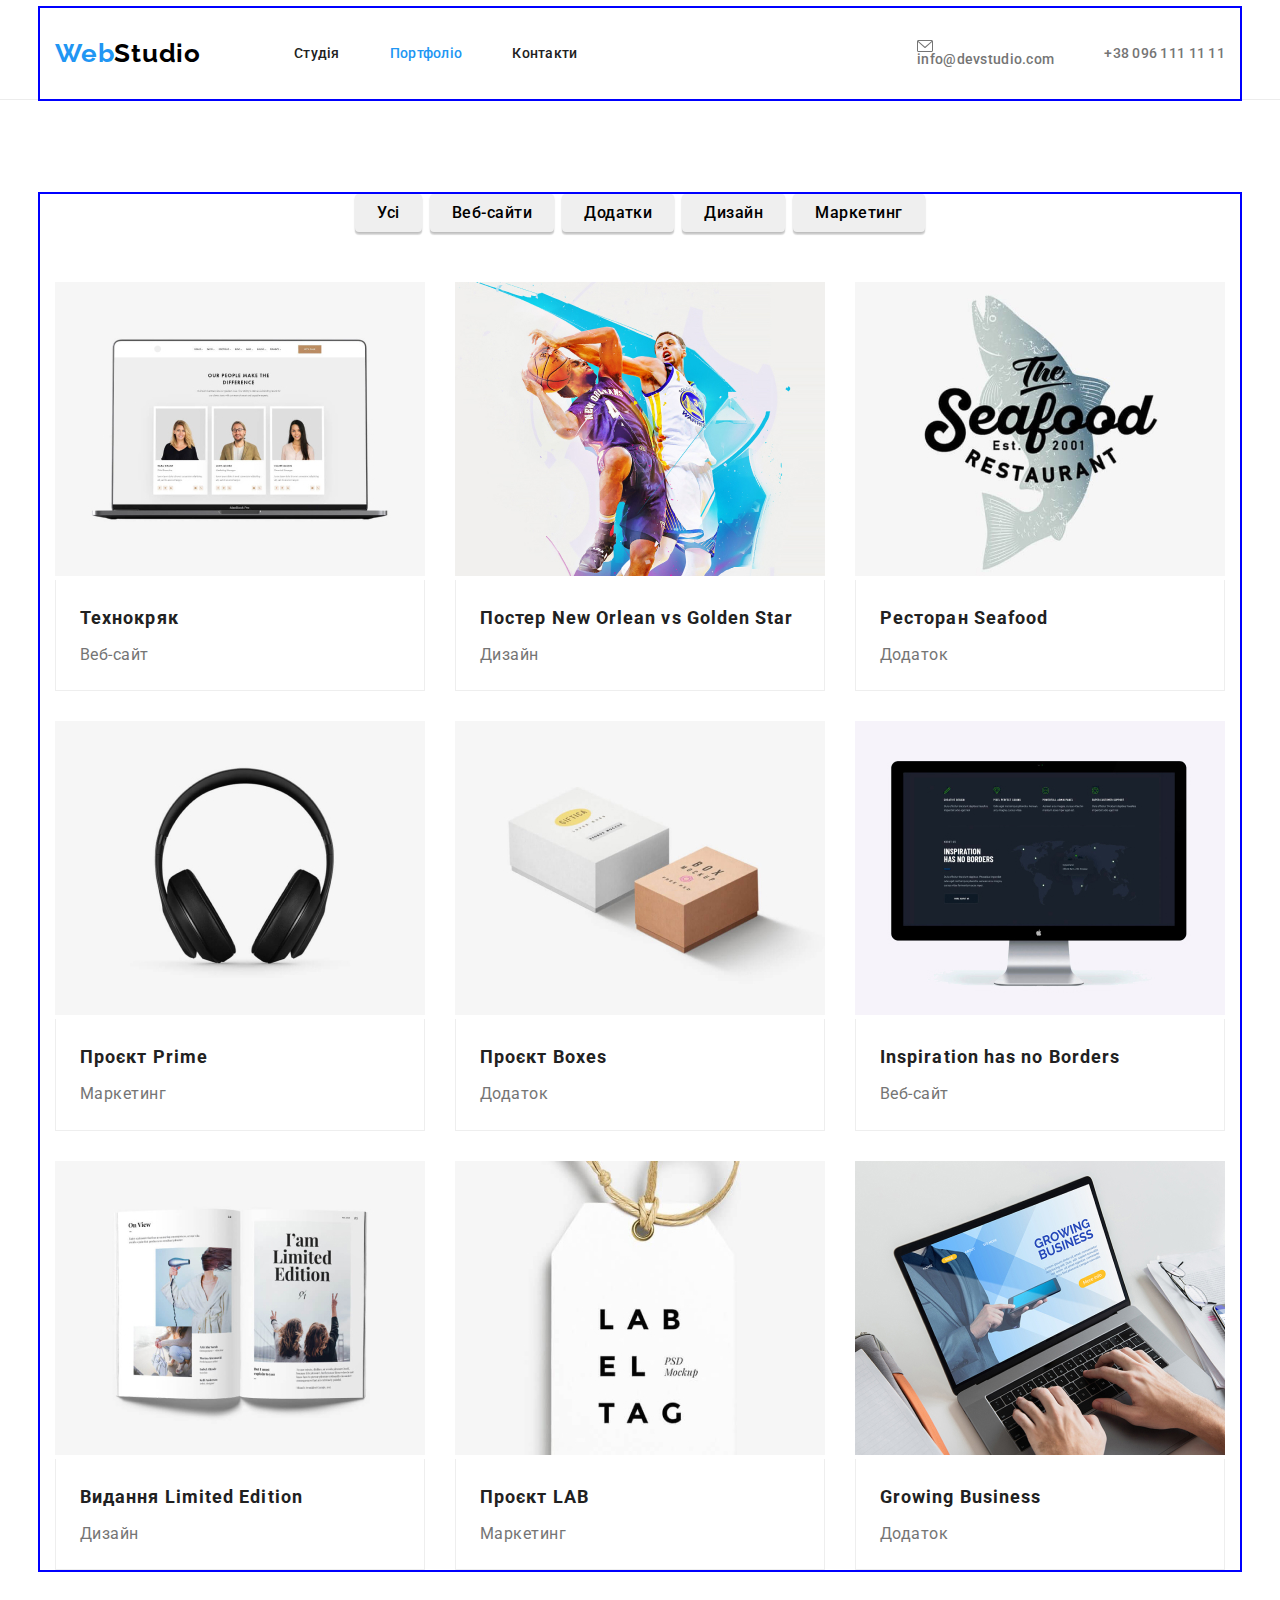
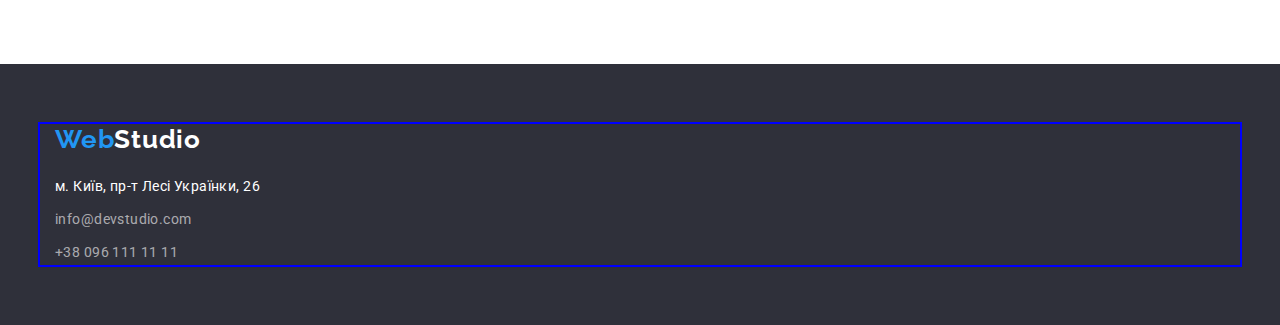
==== portfolio.html @ abd968b7 "1" ====
<!DOCTYPE html>
<html lang="uk">
  <head>
    <meta charset="UTF-8" />
    <meta http-equiv="X-UA-Compatible" content="IE=edge" />
    <meta name="viewport" content="width=device-width, initial-scale=1.0" />
    <title>Main</title>
    <link rel="preconnect" href="https://fonts.googleapis.com" />
    <link rel="preconnect" href="https://fonts.gstatic.com" crossorigin />
    <link
      href="https://fonts.googleapis.com/css2?family=Raleway:wght@700&family=Roboto:wght@400;500;700;900&display=swap"
      rel="stylesheet"
    />
    <link
      rel="stylesheet"
      href="https://github.com/sindresorhus/modern-normalize.git"
    />
    <link rel="stylesheet" href="css/styles.css" />
  </head>
  <body>
    <header class="header section">
      <div class="container">
        <nav class="nav">
          <!--SiteLogo-->
          <a href="./index.html" class="logo">
            Web<span class="logo-studio">Studio</span>
          </a>
          <!--HeaderMenu-->
          <ul class="list">
            <li class="item">
              <a href="./index.html" class="link">Студія</a>
            </li>
            <li class="item">
              <a href="./portfolio.html" class="link current">Портфоліо</a>
            </li>
            <li class="item">
              <a href="./contacts.html" class="link">Контакти</a>
            </li>
          </ul>
        </nav>
        <!--HeaderContacts-->
        <ul class="contacts">
          <li class="item">
            <a href="mailto:info@devstudio.com" class="mail link"
              >info@devstudio.com</a
            >
          </li>
          <li class="item">
            <a href="tel:+380961111111" class="phone link">+38 096 111 11 11</a>
          </li>
        </ul>
      </div>
    </header>
    <main class="p-main">
      <section class="section">
        <div class="container">
          <h1 class="visually-hidden">Portfolio Filter</h1>
          <ul class="filters">
            <li class="item">
              <button type="button" class="button">Усі</button>
            </li>
            <li class="item">
              <button type="button" class="button">Веб-сайти</button>
            </li>
            <li class="item">
              <button type="button" class="button">Додатки</button>
            </li>
            <li class="item">
              <button type="button" class="button">Дизайн</button>
            </li>
            <li class="item">
              <button type="button" class="button">Маркетинг</button>
            </li>
          </ul>
          <ul class="portfolio-list">
            <li class="item">
              <img
                src="img/portfolio/technocrack.jpg"
                alt="Технокряк"
                width="370"
              />
              <div class="portfolio-sign">
                <h2 class="title">Технокряк</h2>
                <p class="text">Веб-сайт</p>
              </div>
            </li>
            <li class="item">
              <img
                src="img/portfolio/posternoh-gsw.jpg"
                alt="Постер New Orlean vs Golden Star"
                width="370"
              />
              <div class="portfolio-sign">
                <h2 class="title">Постер New Orlean vs Golden Star</h2>
                <p class="text">Дизайн</p>
              </div>
            </li>
            <li class="item">
              <img
                src="img/portfolio/seafood.jpg"
                alt="Ресторан Seafood"
                width="370"
              />
              <div class="portfolio-sign">
                <h2 class="title">Ресторан Seafood</h2>
                <p class="text">Додаток</p>
              </div>
            </li>
            <li class="item">
              <img
                src="img/portfolio/prime.jpg"
                alt="Проєкт Prime"
                width="370"
              />
              <div class="portfolio-sign">
                <h2 class="title">Проєкт Prime</h2>
                <p class="text">Маркетинг</p>
              </div>
            </li>
            <li class="item">
              <img
                src="img/portfolio/boxes.jpg"
                alt="Проєкт Boxes"
                width="370"
              />
              <div class="portfolio-sign">
                <h2 class="title">Проєкт Boxes</h2>
                <p class="text">Додаток</p>
              </div>
            </li>
            <li class="item">
              <img
                src="img/portfolio/inspiration.jpg"
                alt="Inspiration has no Borders"
                width="370"
              />
              <div class="portfolio-sign">
                <h2 class="title">Inspiration has no Borders</h2>
                <p class="text">Веб-сайт</p>
              </div>
            </li>
            <li class="item">
              <img
                src="img/portfolio/limitededition.jpg"
                alt="Видання Limited Edition"
                width="370"
              />
              <div class="portfolio-sign">
                <h2 class="title">Видання Limited Edition</h2>
                <p class="text">Дизайн</p>
              </div>
            </li>
            <li class="item">
              <img src="img/portfolio/lab.jpg" alt="Проєкт LAB" width="370" />
              <div class="portfolio-sign">
                <h2 class="title">Проєкт LAB</h2>
                <p class="text">Маркетинг</p>
              </div>
            </li>
            <li class="item">
              <img
                src="img/portfolio/growingbusiness.jpg"
                alt="Growing Business"
                width="370"
              />
              <div class="portfolio-sign">
                <h2 class="title">Growing Business</h2>
                <p class="text">Додаток</p>
              </div>
            </li>
          </ul>
        </div>
      </section>
    </main>
    <footer class="footer section">
      <div class="container">
        <!--WebStudio-->
        <a href="index.html" class="logo"
          >Web<span class="logo-studio">Studio</span></a
        >
        <!--Address-->
        <address class="address">
          <ul class="list">
            <li class="item">
              <a
                href="https://goo.gl/maps/8BWQdBdFecmkKt3R7"
                target="_blank"
                class="map"
                >м. Київ, пр-т Лесі Українки, 26</a
              >
            </li>
            <li class="item">
              <a href="mailto:info@devstudio.com" class="link"
                >info@devstudio.com</a
              >
            </li>
            <li class="item">
              <a href="tel:+380961111111" class="link">+38 096 111 11 11</a>
            </li>
          </ul>
        </address>
      </div>
    </footer>
  </body>
</html>
---- css/styles.css ----
:root {
  --prime-link-color: #2196f3;
  --herobtn-link-color: #188ce8;
  --prime-linktxt-color: #212121;
  --prime-text-color: #757575;
  --link-hover-color: #ffffff;
  --team-bcg-color: #f5f4fa;
}

/*global styles*/
body {
  font-family: "Roboto", sans-serif;
  color: var(--prime-linktxt-color);
  font-weight: 400;
  margin-right: auto;
  margin-left: auto;
  margin-bottom: 0;
}

*,
*::after,
*::before {
  box-sizing: border-box;
}

ul {
  list-style: none;
}

h1,
h2,
h3,
h4,
h5,
h6,
p,
ul {
  margin-top: 0;
  margin-bottom: 0;
}

ul {
  padding-left: 0;
}

.button {
  cursor: pointer;
  font-family: inherit;
}

.container {
  outline: 2px solid blue;
  width: 1200px;
  margin: 0 auto;
  padding-left: 15px;
  padding-right: 15px;
}

.logo,
.link,
.mail,
.phone,
.map,
.footer a /*специфічний клас logo чомусь не працює на вимикання підкреслення посилання*/ {
  text-decoration: none;
}

.footer {
  background-color: #2f303a;
}

/*HEADER*/
.header .container,
.nav,
.contacts,
.nav .list {
  display: flex;
  align-items: center;
}

.header .link {
  color: var(--prime-linktxt-color);
}

.nav .item:not(:last-child),
.contacts .item:not(:last-child) {
  margin-right: 50px;
}

.header .link.current {
  color: var(--prime-link-color);
}

.logo {
  font-family: "Raleway", sans-serif;
  font-weight: 700;
  font-size: 26px;
  line-height: 1.2;
  letter-spacing: 0.03em;
  color: var(--prime-link-color);
  margin-right: 93px;
}

.header .logo-studio {
  color: #000000;
}
.header .link,
.header .mail,
.header .phone {
  font-weight: 500;
  font-size: 14px;
  line-height: 1.1;
  letter-spacing: 0.02em;
  display: inline-block;
  padding-top: 32px;
  padding-bottom: 32px;
  padding-left: 0;
  padding-right: 0;
}

.contacts {
  margin-left: auto;
}

.header .mail,
.header .phone {
  color: var(--prime-text-color);
}

.mail::before {
  display: flex;
  align-items: center;
  content: "";
  background-image: url(../img/iconsheaderfooter/envelope.svg);
  fill: var(--prime-text-color);
  width: 16px;
  height: 12px;
  margin-right: 10px;
}

.header .link:hover,
.header .link:focus {
  color: var(--prime-link-color);
  color: #188ce8;
}

.header {
  border-bottom: 1px solid #ececec;
}
/*HERO*/

.hero {
  padding-top: 200px;
  padding-bottom: 200px;
}

.hero {
  max-width: 1600px;
  height: 600px;
  margin-left: auto;
  margin-right: auto;
  background-color: #c4c4c4;
  background-image: linear-gradient(
      rgba(47, 48, 58, 0.4),
      rgba(47, 48, 58, 0.4)
    ),
    url(../img/background/bgimage.jpg);
}

.hero .title {
  width: 696px;
  margin-left: auto;
  margin-right: auto;

  font-weight: 900;
  font-size: 44px;
  line-height: 1.4;
  text-align: center;
  letter-spacing: 0.06em;
  text-transform: uppercase;
  color: var(--link-hover-color);
}

.hero .button {
  margin-top: 30px;
  margin-right: auto;
  margin-left: auto;
  font-weight: 700;
  font-size: 16px;
  line-height: 1.9;
  display: flex;
  align-items: center;
  text-align: center;
  letter-spacing: 0.06em;
  color: var(--link-hover-color);
  background-color: var(--prime-link-color);
  box-shadow: 0px 4px 4px rgba(0, 0, 0, 0.15);
  border-radius: 4px;
  padding: 10px 32px;
}

.hero .button:hover,
.hero .button:focus {
  background-color: var(--herobtn-link-color);
}

/*advantages*/

.visually-hidden {
  position: absolute;
  white-space: nowrap;
  width: 1px;
  height: 1px;
  overflow: hidden;
  border: 0;
  padding: 0;
  clip: rect(0 0 0 0);
  clip-path: inset(50%);
  margin: -1px;
}

.advantages .list {
  display: flex;
  justify-content: space-between;
  padding-left: 0;
}
.advantages {
  padding-top: 94px;
  padding-bottom: 94px;
}

.advantages .title {
  width: 270px;
  margin-bottom: 10px;
  margin-top: 30px;
  font-weight: 700;
  font-size: 14px;
  line-height: 1.1;
  letter-spacing: 0.03em;
  text-transform: uppercase;
}

.advantages .text {
  width: 270px;
  font-size: 14px;
  line-height: 1.7;
  letter-spacing: 0.03em;
  color: var(--prime-text-color);
}

.advantages .item::before {
  display: block;
  height: 120px;
  content: "";
  background-color: var(--team-bcg-color);
  background-repeat: no-repeat;
  background-position: center;
}
.advantages .item:nth-child(1)::before {
  background-image: url(../img/advanticons/antenna.svg);
}
.advantages .item:nth-child(2)::before {
  background-image: url(../img/advanticons/clock.svg);
}
.advantages .item:nth-child(3)::before {
  background-image: url(../img/advanticons/diagram.svg);
}
.advantages .item:nth-child(4)::before {
  background-image: url(../img/advanticons/astronaut.svg);
}

/*WHAT WE DO */
.wwd .title,
.team .title {
  font-weight: 700;
  font-size: 36px;
  line-height: 1.2;
  text-align: center;
  letter-spacing: 0.03em;

  margin-bottom: 50px;
}

.wwd .list {
  display: flex;
  gap: 30px;
  padding-left: 0;
}

.wwd,
.team {
  padding-bottom: 94px;
}

/*TEAM*/
.team {
  padding-top: 94px;
  background-color: var(--team-bcg-color);
}

.team .list {
  display: flex;
  flex-wrap: wrap;
  gap: 30px;
}

.team .section {
  padding-bottom: 30px;
  padding-top: 30px;
}

.team .name {
  font-weight: 500;
  font-size: 16px;
  line-height: 1.2;
  letter-spacing: 0.03em;
}
.team .text {
  font-size: 16px;
  line-height: 1.2;
  letter-spacing: 0.03em;
  color: var(--prime-text-color);

  margin-top: 10px;
}

.team .item {
  background-color: #ffffff;
  box-shadow: 0px 1px 3px rgba(0, 0, 0, 0.12), 0px 1px 1px rgba(0, 0, 0, 0.14),
    0px 2px 1px rgba(0, 0, 0, 0.2);
  border-radius: 0px 0px 4px 4px;
}

.team-card {
  text-align: center;

  padding-top: 30px;
  padding-bottom: 30px;
}

.social-list {
  display: flex;
  align-items: center;
  gap: 10px;
}

.team-social {
  padding-bottom: 30px;
  padding-left: 32px;
  padding-right: 32px;
}

.social-list .s-item {
  width: 44px;
  height: 44px;
  background-color: red;
  border-radius: 50%;
}

.s-item .icon {
  width: 20px;
  height: 20px;
  fill: #188ce8;
  background-size: contain;
  background-position: center;
  background-repeat: no-repeat;
}

/*CLIENTS*/

.clients {
  padding-top: 94px;
  padding-bottom: 94px;
}
.clients .title {
  font-weight: 700;
  font-size: 36px;
  line-height: 1.2;
  text-align: center;
  letter-spacing: 0.03em;
  margin-bottom: 50px;
}
.clients .list {
  display: flex;
  gap: 30px;
}
.clients .item {
  display: flex;
  align-items: center;
  justify-content: center;
  width: 170px;
  height: 92px;
  border: 1px solid #afb1b8;
  border-radius: 4px;
}

/*FOOTER*/

.footer {
  padding-top: 60px;
  padding-bottom: 60px;
}
.footer .logo-studio {
  color: var(--link-hover-color);
}

.footer .link,
.footer .map {
  font-size: 14px;
  line-height: 1.7;
  letter-spacing: 0.03em;
  color: rgba(255, 255, 255, 0.6);
  font-style: normal;
}
.footer .map {
  color: var(--link-hover-color);
}
.address .link:hover,
.address .link:focus,
.address .map:hover,
.address .map:focus {
  color: var(--link-hover-color);
}

.footer .item:not(:last-child) {
  margin-bottom: 9px;
}
.footer .list {
  margin-top: 20px;
}

/*PORTFOLIO*/

.p-main .section {
  padding-bottom: 94px;
  padding-top: 94px;
}

/*FILTER BUTTONS*/
.filters {
  display: flex;
  justify-content: center;
  align-items: center;
  gap: 8px;
}

.filters .button {
  font-weight: 500;
  font-size: 16px;
  line-height: 1.6;
  text-align: center;
  letter-spacing: 0.03em;
  padding: 6px 22px;
  box-shadow: 0px 3px 1px rgba(0, 0, 0, 0.1), 0px 1px 2px rgba(0, 0, 0, 0.08),
    0px 2px 2px rgba(0, 0, 0, 0.12);
  border-radius: 4px;
  border: 0;
}
.filters .button:hover,
.filters .button:focus {
  color: var(--link-hover-color);
  background-color: var(--prime-link-color);
}

/*PORTFOLIO MAIN*/
.portfolio-list {
  display: flex;
  flex-wrap: wrap;
  gap: 30px;
  padding-left: 0;
  margin-top: 50px;
}

.portfolio-list .portfolio-sign {
  border-bottom: 1px solid #eeeeee;
  border-left: 1px solid #eeeeee;
  border-right: 1px solid #eeeeee;
  padding-top: 20px;
  padding-bottom: 20px;
  padding-left: 24px;
  padding-right: 24px;
}

.portfolio-list .title {
  font-weight: 700;
  font-size: 18px;
  line-height: 2;
  letter-spacing: 0.06em;
  text-align: left;
}
.portfolio-list .text {
  font-size: 16px;
  line-height: 1.9;
  letter-spacing: 0.03em;
  color: var(--prime-text-color);
  text-align: left;
  margin-top: 4px;
}
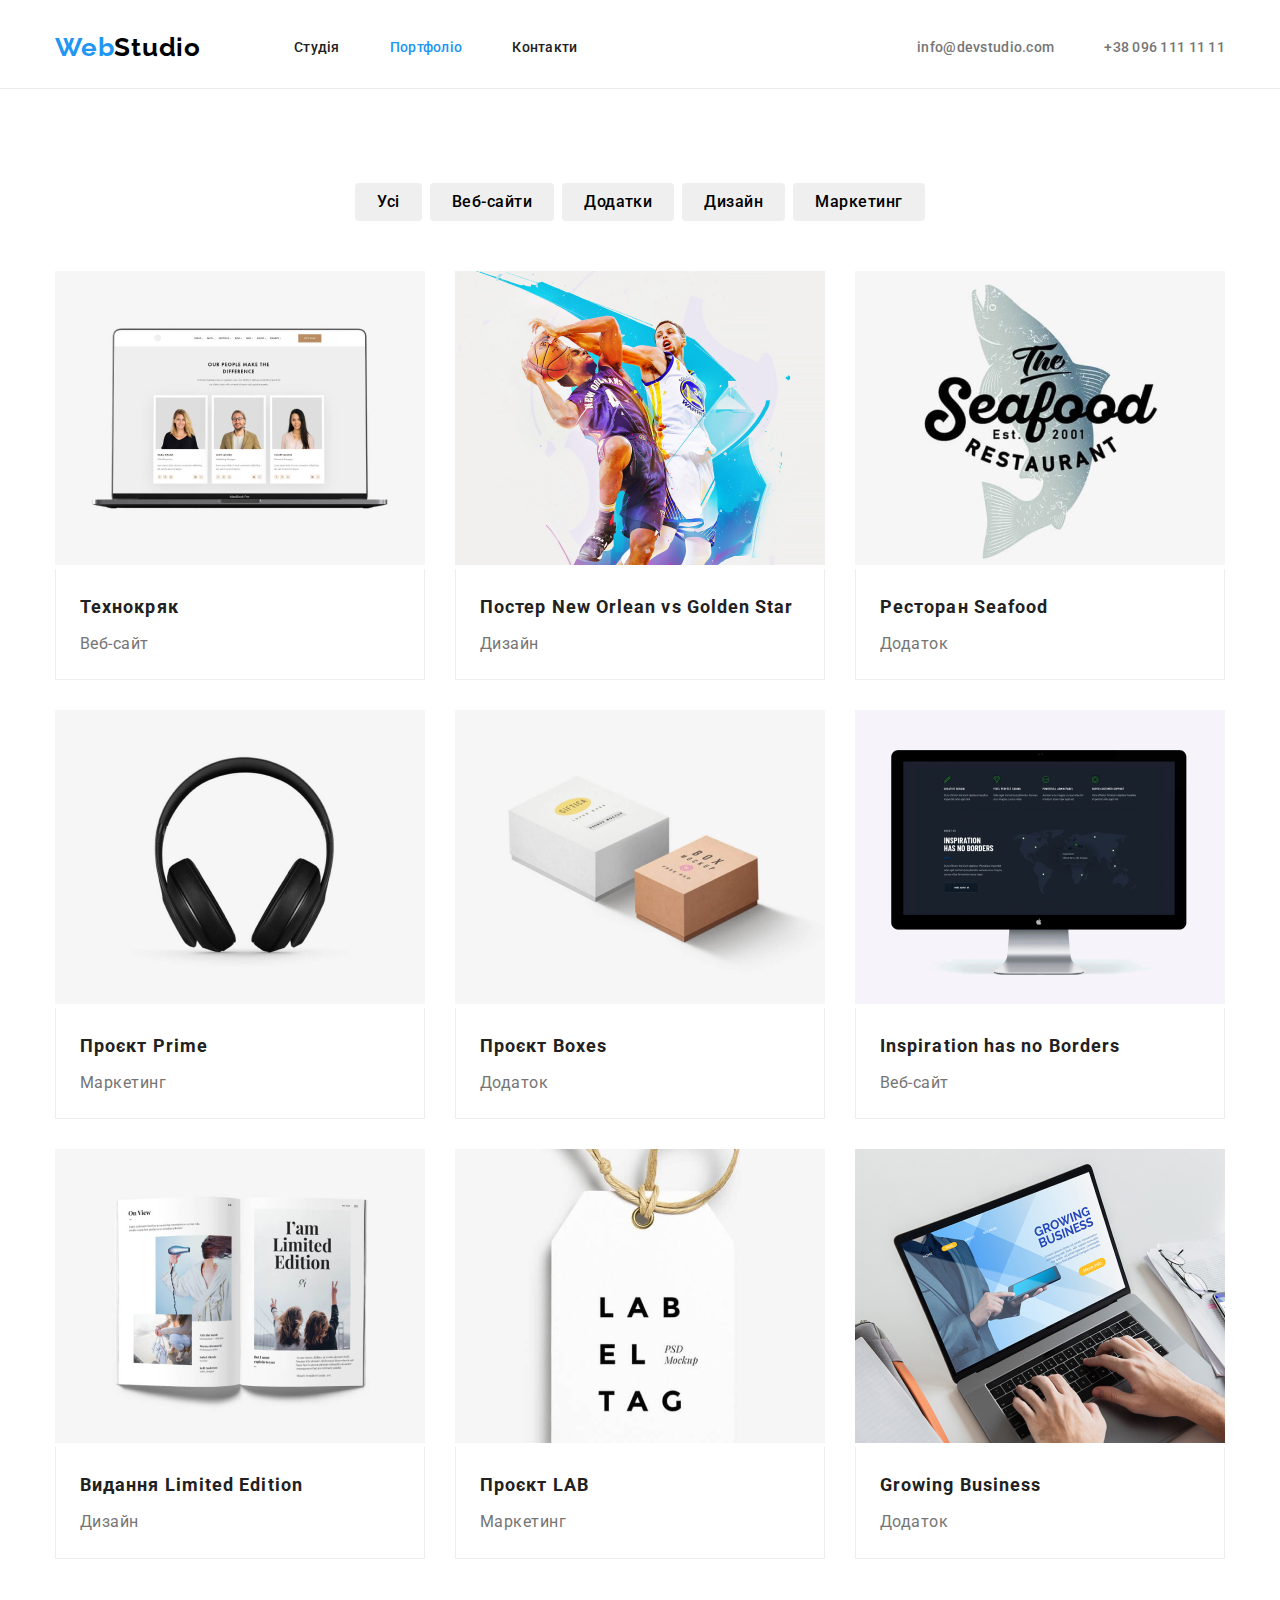
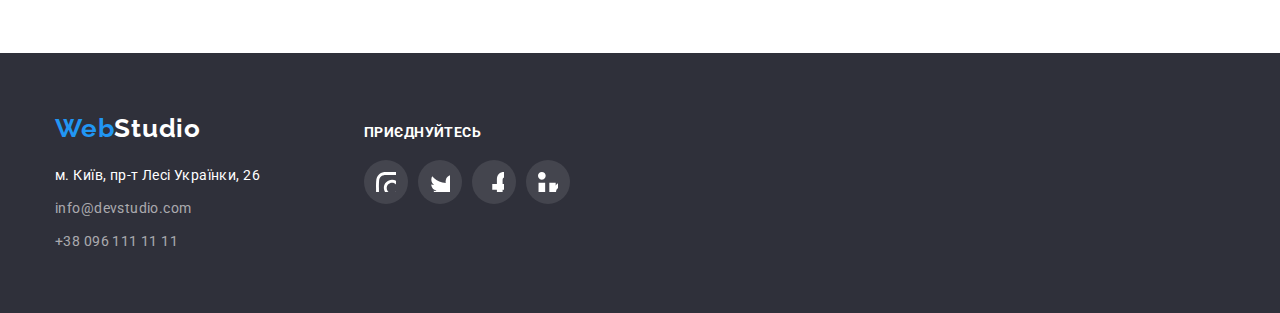
==== commit 18bab77f: "5" ====
--- a/portfolio.html
+++ b/portfolio.html
@@ -41,12 +41,24 @@
         <!--HeaderContacts-->
         <ul class="contacts">
           <li class="item">
-            <a href="mailto:info@devstudio.com" class="mail link"
-              >info@devstudio.com</a
+            <a href="mailto:info@devstudio.com" class="mail link">
+              <svg class="icon-mail">
+                <use
+                  href="./img/iconsheaderfooter/headersprite.svg#envelope"
+                ></use>
+              </svg>
+              info@devstudio.com</a
             >
           </li>
           <li class="item">
-            <a href="tel:+380961111111" class="phone link">+38 096 111 11 11</a>
+            <a href="tel:+380961111111" class="phone link"
+              ><svg class="icon-phone">
+                <use
+                  href="./img/iconsheaderfooter/headersprite.svg#smartphone"
+                ></use>
+              </svg>
+              +38 096 111 11 11</a
+            >
           </li>
         </ul>
       </div>
@@ -174,31 +186,77 @@
     </main>
     <footer class="footer section">
       <div class="container">
-        <!--WebStudio-->
-        <a href="index.html" class="logo"
-          >Web<span class="logo-studio">Studio</span></a
-        >
-        <!--Address-->
-        <address class="address">
+        <div class="left">
+          <!--WebStudio-->
+          <a href="index.html" class="logo"
+            >Web<span class="logo-studio">Studio</span></a
+          >
+          <!--Address-->
+          <address class="address">
+            <ul class="list">
+              <li class="item">
+                <a
+                  href="https://goo.gl/maps/8BWQdBdFecmkKt3R7"
+                  target="_blank"
+                  class="map"
+                  >м. Київ, пр-т Лесі Українки, 26</a
+                >
+              </li>
+              <li class="item">
+                <a href="mailto:info@devstudio.com" class="link"
+                  >info@devstudio.com</a
+                >
+              </li>
+              <li class="item">
+                <a href="tel:+380961111111" class="link">+38 096 111 11 11</a>
+              </li>
+            </ul>
+          </address>
+        </div>
+        <!--JOINUS-->
+        <div class="joinus">
+          <h2 class="title">Приєднуйтесь</h2>
           <ul class="list">
             <li class="item">
-              <a
-                href="https://goo.gl/maps/8BWQdBdFecmkKt3R7"
-                target="_blank"
-                class="map"
-                >м. Київ, пр-т Лесі Українки, 26</a
-              >
-            </li>
-            <li class="item">
-              <a href="mailto:info@devstudio.com" class="link"
-                >info@devstudio.com</a
-              >
-            </li>
-            <li class="item">
-              <a href="tel:+380961111111" class="link">+38 096 111 11 11</a>
-            </li>
-          </ul>
-        </address>
+              <a href="https://instagram.com" target="_blank" class="link">
+                <svg class="icon" width="20" height="20">
+                  <use
+                    href="./img/socialmediaicons/symbol-defs.svg#instagram"
+                  ></use>
+                </svg>
+              </a>
+            </li>
+
+            <li class="item">
+              <a href="https://twitter.com" target="_blank" class="link">
+                <svg class="icon" width="20" height="20">
+                  <use
+                    href="./img/socialmediaicons/symbol-defs.svg#twitter"
+                  ></use>
+                </svg>
+              </a>
+            </li>
+            <li class="item">
+              <a href="https://facebook.com" target="_blank" class="link">
+                <svg class="icon" width="20" height="20">
+                  <use
+                    href="./img/socialmediaicons/symbol-defs.svg#facebook"
+                  ></use>
+                </svg>
+              </a>
+            </li>
+
+            <li class="item">
+              <a href="https://linkedin.com" target="_blank" class="link">
+                <svg class="icon" width="20" height="20">
+                  <use
+                    href="./img/socialmediaicons/symbol-defs.svg#linkedin"
+                  ></use>
+                </svg>
+              </a>
+            </li>
+          </ul>
+        </div>
       </div>
     </footer>
   </body>
--- a/css/styles.css
+++ b/css/styles.css
@@ -5,6 +5,9 @@
   --prime-text-color: #757575;
   --link-hover-color: #ffffff;
   --team-bcg-color: #f5f4fa;
+  --social-icons-color: #afb1b8;
+  --footer-color: #2f303a;
+  --border-color: #eeeeee;
 }
 
 /*global styles*/
@@ -49,7 +52,7 @@
 }
 
 .container {
-  outline: 2px solid blue;
+  /* outline: 2px solid blue; */
   width: 1200px;
   margin: 0 auto;
   padding-left: 15px;
@@ -65,10 +68,6 @@
   text-decoration: none;
 }
 
-.footer {
-  background-color: #2f303a;
-}
-
 /*HEADER*/
 .header .container,
 .nav,
@@ -82,9 +81,12 @@
   color: var(--prime-linktxt-color);
 }
 
-.nav .item:not(:last-child),
+.nav .item:not(:last-child) {
+  margin-right: 50px;
+}
+
 .contacts .item:not(:last-child) {
-  margin-right: 50px;
+  margin-right: 30px;
 }
 
 .header .link.current {
@@ -119,34 +121,45 @@
 }
 
 .contacts {
+  display: inline-flex;
+  align-items: center;
   margin-left: auto;
 }
 
 .header .mail,
 .header .phone {
   color: var(--prime-text-color);
-}
-
-.mail::before {
-  display: flex;
-  align-items: center;
-  content: "";
-  background-image: url(../img/iconsheaderfooter/envelope.svg);
+  display: flex;
+  align-items: center;
+}
+
+.icon-mail {
+  height: 12px;
+  width: 16px;
   fill: var(--prime-text-color);
-  width: 16px;
-  height: 12px;
   margin-right: 10px;
 }
+.icon-phone {
+  height: 16px;
+  width: 10px;
+  fill: var(--prime-text-color);
+  margin-right: 10px;
+}
 
 .header .link:hover,
-.header .link:focus {
+.header .link:focus,
+.mail:hover .icon-mail,
+.mail:hover .icon-mail,
+.phone:hover .icon-phone,
+.phone:hover .icon-phone {
   color: var(--prime-link-color);
-  color: #188ce8;
+  fill: var(--prime-link-color);
 }
 
 .header {
   border-bottom: 1px solid #ececec;
 }
+
 /*HERO*/
 
 .hero {
@@ -204,7 +217,7 @@
   background-color: var(--herobtn-link-color);
 }
 
-/*advantages*/
+/*Advantages*/
 
 .visually-hidden {
   position: absolute;
@@ -335,7 +348,7 @@
   text-align: center;
 
   padding-top: 30px;
-  padding-bottom: 30px;
+  padding-bottom: 16px;
 }
 
 .social-list {
@@ -350,20 +363,28 @@
   padding-right: 32px;
 }
 
-.social-list .s-item {
+.social-list .s-link {
   width: 44px;
   height: 44px;
-  background-color: red;
   border-radius: 50%;
+
+  display: flex;
+  align-items: center;
+  justify-content: center;
+}
+
+.social-list .s-link:hover,
+.social-list .s-link:focus {
+  background-color: var(--prime-link-color);
 }
 
 .s-item .icon {
-  width: 20px;
-  height: 20px;
-  fill: #188ce8;
-  background-size: contain;
-  background-position: center;
-  background-repeat: no-repeat;
+  fill: var(--social-icons-color);
+}
+
+.s-link:hover .icon,
+.s-link:focus .icon {
+  fill: var(--link-hover-color);
 }
 
 /*CLIENTS*/
@@ -380,18 +401,36 @@
   letter-spacing: 0.03em;
   margin-bottom: 50px;
 }
-.clients .list {
+.clients-list {
   display: flex;
   gap: 30px;
 }
-.clients .item {
+.clients .link-client {
   display: flex;
   align-items: center;
   justify-content: center;
   width: 170px;
   height: 92px;
-  border: 1px solid #afb1b8;
+  border: 1px solid var(--social-icons-color);
   border-radius: 4px;
+}
+.item-client {
+  width: 106px;
+  height: 60px;
+  fill: var(--social-icons-color);
+}
+
+/* . {
+  width: 170px;
+  height: 92px;
+} */
+
+.clients .link-client:hover,
+.clients .link-client:focus,
+.clients .link-client:hover .item-client,
+.clients .link-client:focus .item-client {
+  border-color: var(--prime-link-color);
+  fill: var(--prime-link-color);
 }
 
 /*FOOTER*/
@@ -399,6 +438,10 @@
 .footer {
   padding-top: 60px;
   padding-bottom: 60px;
+  background-color: var(--footer-color);
+  max-width: 1600px;
+  margin-left: auto;
+  margin-right: auto;
 }
 .footer .logo-studio {
   color: var(--link-hover-color);
@@ -427,6 +470,50 @@
 }
 .footer .list {
   margin-top: 20px;
+}
+
+.joinus {
+  margin-left: 70px;
+}
+
+.joinus .title {
+  font-weight: 700;
+  font-size: 14px;
+  line-height: 1.1;
+  letter-spacing: 0.03em;
+  text-transform: uppercase;
+
+  color: var(--link-hover-color);
+}
+
+.joinus .list {
+  display: flex;
+  gap: 10px;
+  margin-top: 20px;
+}
+
+.joinus .link {
+  width: 44px;
+  height: 44px;
+  background-color: rgba(255, 255, 255, 0.1);
+  border-radius: 50%;
+  display: flex;
+  align-items: center;
+  justify-content: center;
+}
+
+.joinus .icon {
+  fill: var(--link-hover-color);
+}
+
+.joinus .link:hover,
+.joinus .link:focus {
+  background-color: var(--prime-link-color);
+}
+
+.footer .container {
+  display: flex;
+  align-items: baseline;
 }
 
 /*PORTFOLIO*/
@@ -451,15 +538,16 @@
   text-align: center;
   letter-spacing: 0.03em;
   padding: 6px 22px;
+  border-radius: 4px;
+  border: 0;
+}
+.filters .button:hover,
+.filters .button:focus {
+  color: var(--link-hover-color);
+  background-color: var(--prime-link-color);
   box-shadow: 0px 3px 1px rgba(0, 0, 0, 0.1), 0px 1px 2px rgba(0, 0, 0, 0.08),
     0px 2px 2px rgba(0, 0, 0, 0.12);
   border-radius: 4px;
-  border: 0;
-}
-.filters .button:hover,
-.filters .button:focus {
-  color: var(--link-hover-color);
-  background-color: var(--prime-link-color);
 }
 
 /*PORTFOLIO MAIN*/
@@ -472,14 +560,19 @@
 }
 
 .portfolio-list .portfolio-sign {
-  border-bottom: 1px solid #eeeeee;
-  border-left: 1px solid #eeeeee;
-  border-right: 1px solid #eeeeee;
+  border-bottom: 1px solid var(--border-color);
+  border-left: 1px solid var(--border-color);
+  border-right: 1px solid var(--border-color);
   padding-top: 20px;
   padding-bottom: 20px;
   padding-left: 24px;
   padding-right: 24px;
 }
+.portfolio-list .item:hover,
+.portfolio-list .item:focus {
+  box-shadow: 0px 1px 1px rgba(0, 0, 0, 0.12), 0px 4px 4px rgba(0, 0, 0, 0.06),
+    1px 4px 6px rgba(0, 0, 0, 0.16);
+}
 
 .portfolio-list .title {
   font-weight: 700;
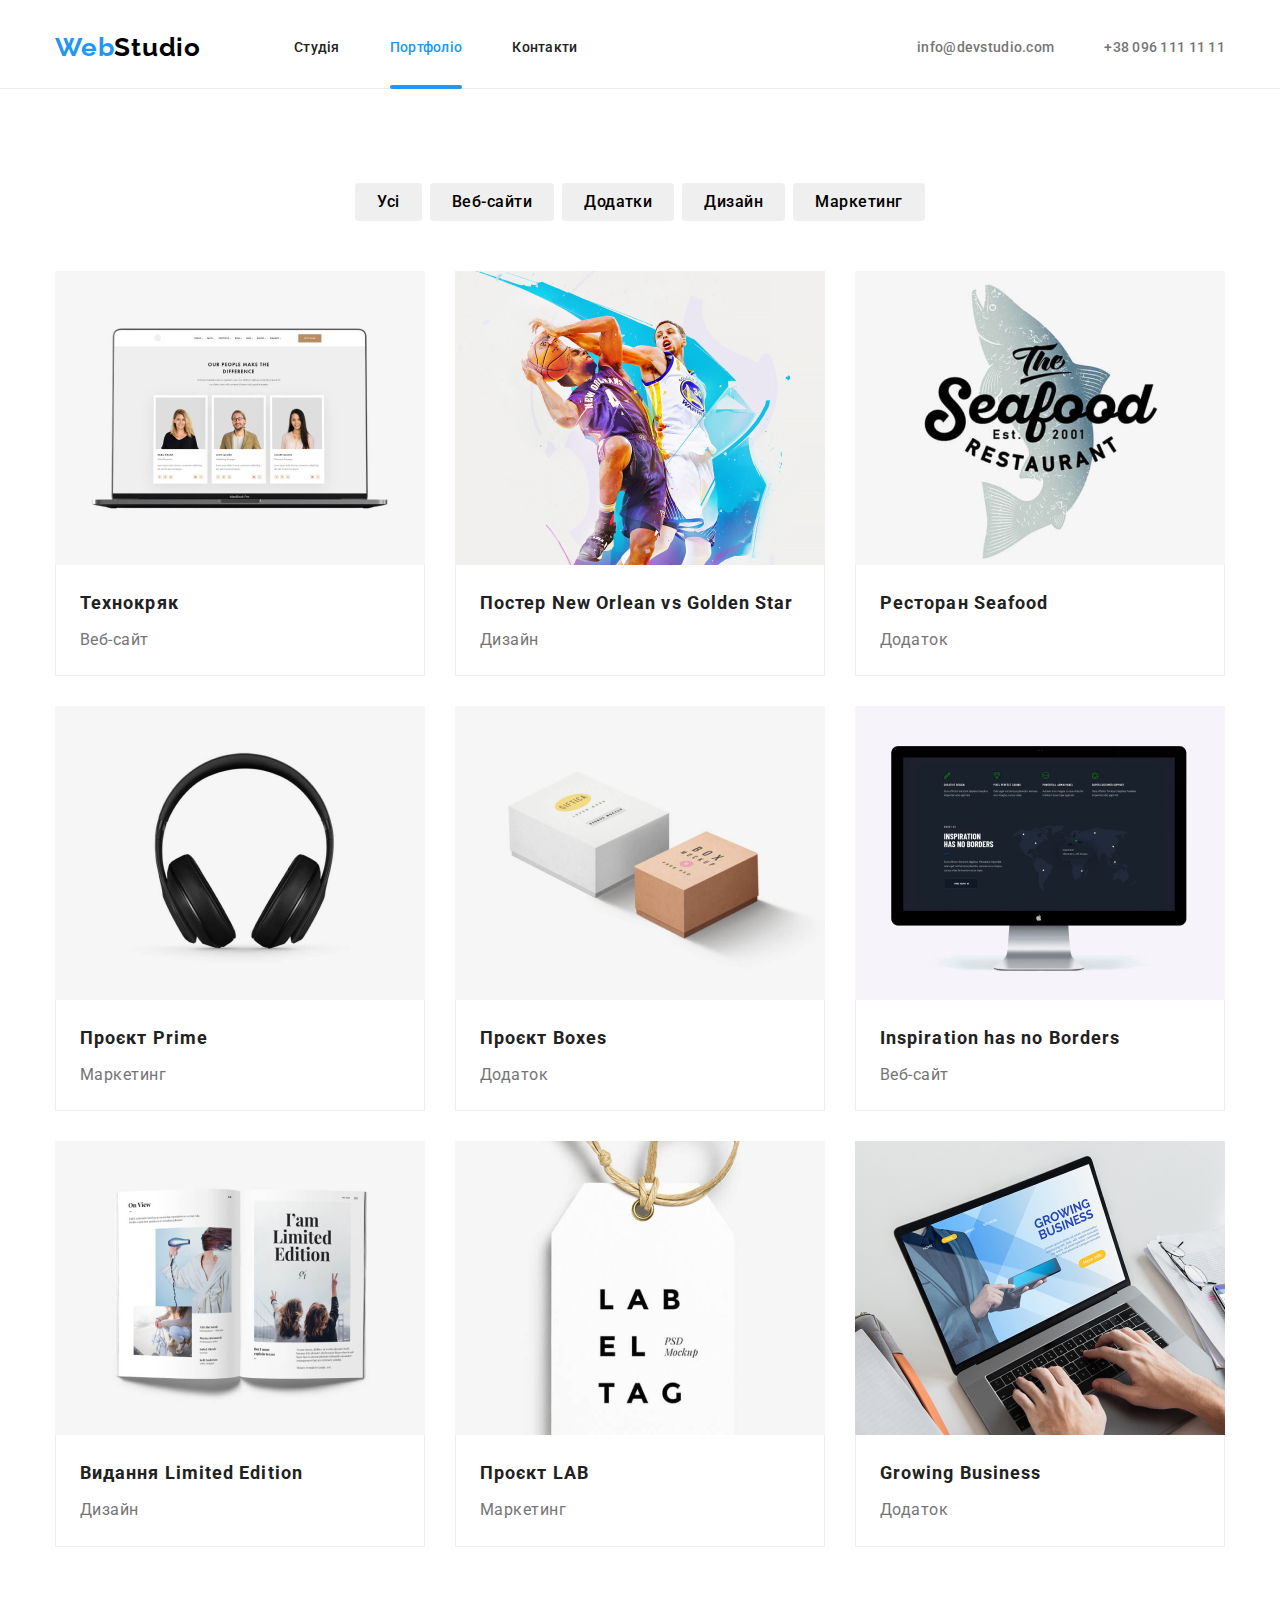
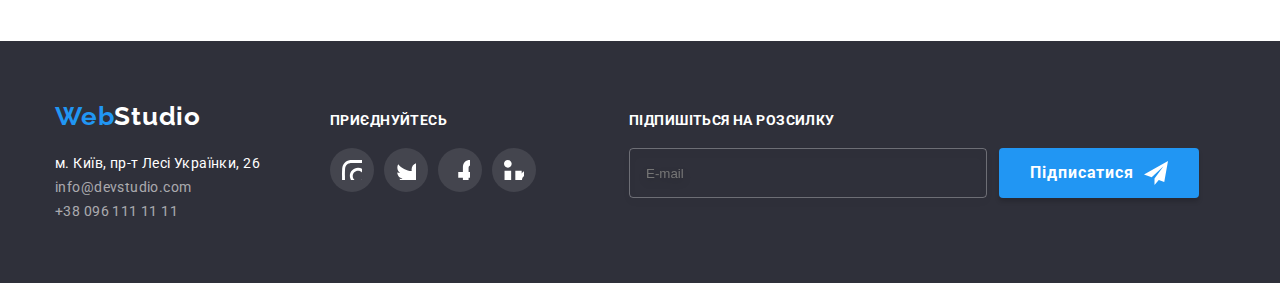
==== commit 56d35323: "after remarks" ====
--- a/portfolio.html
+++ b/portfolio.html
@@ -15,34 +15,41 @@
       rel="stylesheet"
       href="https://github.com/sindresorhus/modern-normalize.git"
     />
-    <link rel="stylesheet" href="css/styles.css" />
+    <link rel="stylesheet" href="css/main.min.css" />
   </head>
   <body>
     <header class="header section">
-      <div class="container">
-        <nav class="nav">
+      <div class="container header__container">
+        <nav class="header__nav">
           <!--SiteLogo-->
-          <a href="./index.html" class="logo">
-            Web<span class="logo-studio">Studio</span>
+          <a href="./index.html" class="logo header__logo">
+            Web<span class="header__logo-studio">Studio</span>
           </a>
           <!--HeaderMenu-->
-          <ul class="list">
-            <li class="item">
-              <a href="./index.html" class="link">Студія</a>
-            </li>
-            <li class="item">
-              <a href="./portfolio.html" class="link current">Портфоліо</a>
-            </li>
-            <li class="item">
-              <a href="./contacts.html" class="link">Контакти</a>
+          <ul class="header__list">
+            <li class="header__item pages">
+              <a href="./index.html" class="header__link">Студія</a>
+            </li>
+            <li class="header__item pages">
+              <a
+                href="./portfolio.html"
+                class="header__link header__link--current"
+                >Портфоліо</a
+              >
+            </li>
+            <li class="header__item pages">
+              <a href="./contacts.html" class="header__link">Контакти</a>
             </li>
           </ul>
         </nav>
         <!--HeaderContacts-->
         <ul class="contacts">
-          <li class="item">
-            <a href="mailto:info@devstudio.com" class="mail link">
-              <svg class="icon-mail">
+          <li class="contacts__item contact">
+            <a
+              href="mailto:info@devstudio.com"
+              class="header__link contacts__link"
+            >
+              <svg class="contact__icon-mail icon-contact">
                 <use
                   href="./img/iconsheaderfooter/headersprite.svg#envelope"
                 ></use>
@@ -50,9 +57,9 @@
               info@devstudio.com</a
             >
           </li>
-          <li class="item">
-            <a href="tel:+380961111111" class="phone link"
-              ><svg class="icon-phone">
+          <li class="contacts__item contact">
+            <a href="tel:+380961111111" class="header__link contacts__link"
+              ><svg class="contact__icon-phone icon-contact">
                 <use
                   href="./img/iconsheaderfooter/headersprite.svg#smartphone"
                 ></use>
@@ -63,121 +70,189 @@
         </ul>
       </div>
     </header>
-    <main class="p-main">
-      <section class="section">
+    <main class="portfolio">
+      <section class="portfolio__section section">
         <div class="container">
           <h1 class="visually-hidden">Portfolio Filter</h1>
-          <ul class="filters">
-            <li class="item">
-              <button type="button" class="button">Усі</button>
-            </li>
-            <li class="item">
-              <button type="button" class="button">Веб-сайти</button>
-            </li>
-            <li class="item">
-              <button type="button" class="button">Додатки</button>
-            </li>
-            <li class="item">
-              <button type="button" class="button">Дизайн</button>
-            </li>
-            <li class="item">
-              <button type="button" class="button">Маркетинг</button>
+          <ul class="portfolio__filter">
+            <li class="portfolio__item">
+              <button type="button" class="portfolio__button">Усі</button>
+            </li>
+            <li class="portfolio__item">
+              <button type="button" class="portfolio__button">Веб-сайти</button>
+            </li>
+            <li class="portfolio__item">
+              <button type="button" class="portfolio__button">Додатки</button>
+            </li>
+            <li class="portfolio__item">
+              <button type="button" class="portfolio__button">Дизайн</button>
+            </li>
+            <li class="portfolio__item">
+              <button type="button" class="portfolio__button">Маркетинг</button>
             </li>
           </ul>
           <ul class="portfolio-list">
-            <li class="item">
-              <img
-                src="img/portfolio/technocrack.jpg"
-                alt="Технокряк"
-                width="370"
-              />
-              <div class="portfolio-sign">
-                <h2 class="title">Технокряк</h2>
-                <p class="text">Веб-сайт</p>
-              </div>
-            </li>
-            <li class="item">
-              <img
-                src="img/portfolio/posternoh-gsw.jpg"
-                alt="Постер New Orlean vs Golden Star"
-                width="370"
-              />
-              <div class="portfolio-sign">
-                <h2 class="title">Постер New Orlean vs Golden Star</h2>
-                <p class="text">Дизайн</p>
-              </div>
-            </li>
-            <li class="item">
-              <img
-                src="img/portfolio/seafood.jpg"
-                alt="Ресторан Seafood"
-                width="370"
-              />
-              <div class="portfolio-sign">
-                <h2 class="title">Ресторан Seafood</h2>
-                <p class="text">Додаток</p>
-              </div>
-            </li>
-            <li class="item">
-              <img
-                src="img/portfolio/prime.jpg"
-                alt="Проєкт Prime"
-                width="370"
-              />
-              <div class="portfolio-sign">
-                <h2 class="title">Проєкт Prime</h2>
-                <p class="text">Маркетинг</p>
-              </div>
-            </li>
-            <li class="item">
-              <img
-                src="img/portfolio/boxes.jpg"
-                alt="Проєкт Boxes"
-                width="370"
-              />
-              <div class="portfolio-sign">
-                <h2 class="title">Проєкт Boxes</h2>
-                <p class="text">Додаток</p>
-              </div>
-            </li>
-            <li class="item">
-              <img
-                src="img/portfolio/inspiration.jpg"
-                alt="Inspiration has no Borders"
-                width="370"
-              />
-              <div class="portfolio-sign">
-                <h2 class="title">Inspiration has no Borders</h2>
-                <p class="text">Веб-сайт</p>
-              </div>
-            </li>
-            <li class="item">
-              <img
-                src="img/portfolio/limitededition.jpg"
-                alt="Видання Limited Edition"
-                width="370"
-              />
-              <div class="portfolio-sign">
-                <h2 class="title">Видання Limited Edition</h2>
-                <p class="text">Дизайн</p>
-              </div>
-            </li>
-            <li class="item">
-              <img src="img/portfolio/lab.jpg" alt="Проєкт LAB" width="370" />
-              <div class="portfolio-sign">
-                <h2 class="title">Проєкт LAB</h2>
-                <p class="text">Маркетинг</p>
-              </div>
-            </li>
-            <li class="item">
-              <img
-                src="img/portfolio/growingbusiness.jpg"
-                alt="Growing Business"
-                width="370"
-              />
-              <div class="portfolio-sign">
-                <h2 class="title">Growing Business</h2>
-                <p class="text">Додаток</p>
+            <li class="portfolio-list__item">
+              <div class="portfolio-list__image">
+                <img
+                  src="img/portfolio/technocrack.jpg"
+                  alt="Технокряк"
+                  width="370"
+                />
+                <div class="portfolio-list__onhover">
+                  Ресурс пропонує комплексні пропозиції з різним рівнем
+                  функціоналу та сервісів. Все це дозволить відвідувачу отримати
+                  вичерпні відомості про компанію чи приватну особу.
+                </div>
+              </div>
+
+              <div class="portfolio-list__sign">
+                <h2 class="portfolio-list__title">Технокряк</h2>
+                <p class="portfolio-list__text">Веб-сайт</p>
+              </div>
+            </li>
+            <li class="portfolio-list__item">
+              <div class="portfolio-list__image">
+                <img
+                  src="img/portfolio/posternoh-gsw.jpg"
+                  alt="Постер New Orlean vs Golden Star"
+                  width="370"
+                />
+                <div class="portfolio-list__onhover">
+                  Ресурс пропонує комплексні пропозиції з різним рівнем
+                  функціоналу та сервісів. Все це дозволить відвідувачу отримати
+                  вичерпні відомості про компанію чи приватну особу.
+                </div>
+              </div>
+              <div class="portfolio-list__sign">
+                <h2 class="portfolio-list__title">
+                  Постер New Orlean vs Golden Star
+                </h2>
+                <p class="portfolio-list__text">Дизайн</p>
+              </div>
+            </li>
+            <li class="portfolio-list__item">
+              <div class="portfolio-list__image">
+                <img
+                  src="img/portfolio/seafood.jpg"
+                  alt="Ресторан Seafood"
+                  width="370"
+                />
+                <div class="portfolio-list__onhover">
+                  Ресурс пропонує комплексні пропозиції з різним рівнем
+                  функціоналу та сервісів. Все це дозволить відвідувачу отримати
+                  вичерпні відомості про компанію чи приватну особу.
+                </div>
+              </div>
+              <div class="portfolio-list__sign">
+                <h2 class="portfolio-list__title">Ресторан Seafood</h2>
+                <p class="portfolio-list__text">Додаток</p>
+              </div>
+            </li>
+            <li class="portfolio-list__item">
+              <div class="portfolio-list__image">
+                <img
+                  src="img/portfolio/prime.jpg"
+                  alt="Проєкт Prime"
+                  width="370"
+                />
+                <div class="portfolio-list__onhover">
+                  Ресурс пропонує комплексні пропозиції з різним рівнем
+                  функціоналу та сервісів. Все це дозволить відвідувачу отримати
+                  вичерпні відомості про компанію чи приватну особу.
+                </div>
+              </div>
+              <div class="portfolio-list__sign">
+                <h2 class="portfolio-list__title">Проєкт Prime</h2>
+                <p class="portfolio-list__text">Маркетинг</p>
+              </div>
+            </li>
+            <li class="portfolio-list__item">
+              <div class="portfolio-list__image">
+                <img
+                  src="img/portfolio/boxes.jpg"
+                  alt="Проєкт Boxes"
+                  width="370"
+                />
+                <div class="portfolio-list__onhover">
+                  Ресурс пропонує комплексні пропозиції з різним рівнем
+                  функціоналу та сервісів. Все це дозволить відвідувачу отримати
+                  вичерпні відомості про компанію чи приватну особу.
+                </div>
+              </div>
+              <div class="portfolio-list__sign">
+                <h2 class="portfolio-list__title">Проєкт Boxes</h2>
+                <p class="portfolio-list__text">Додаток</p>
+              </div>
+            </li>
+            <li class="portfolio-list__item">
+              <div class="portfolio-list__image">
+                <img
+                  src="img/portfolio/inspiration.jpg"
+                  alt="Inspiration has no Borders"
+                  width="370"
+                />
+                <div class="portfolio-list__onhover">
+                  Ресурс пропонує комплексні пропозиції з різним рівнем
+                  функціоналу та сервісів. Все це дозволить відвідувачу отримати
+                  вичерпні відомості про компанію чи приватну особу.
+                </div>
+              </div>
+              <div class="portfolio-list__sign">
+                <h2 class="portfolio-list__title">
+                  Inspiration has no Borders
+                </h2>
+                <p class="portfolio-list__text">Веб-сайт</p>
+              </div>
+            </li>
+            <li class="portfolio-list__item">
+              <div class="portfolio-list__image">
+                <img
+                  src="img/portfolio/limitededition.jpg"
+                  alt="Видання Limited Edition"
+                  width="370"
+                />
+                <div class="portfolio-list__onhover">
+                  Ресурс пропонує комплексні пропозиції з різним рівнем
+                  функціоналу та сервісів. Все це дозволить відвідувачу отримати
+                  вичерпні відомості про компанію чи приватну особу.
+                </div>
+              </div>
+              <div class="portfolio-list__sign">
+                <h2 class="portfolio-list__title">Видання Limited Edition</h2>
+                <p class="portfolio-list__text">Дизайн</p>
+              </div>
+            </li>
+            <li class="portfolio-list__item">
+              <div class="portfolio-list__image">
+                <img src="img/portfolio/lab.jpg" alt="Проєкт LAB" width="370" />
+                <div class="portfolio-list__onhover">
+                  Ресурс пропонує комплексні пропозиції з різним рівнем
+                  функціоналу та сервісів. Все це дозволить відвідувачу отримати
+                  вичерпні відомості про компанію чи приватну особу.
+                </div>
+              </div>
+              <div class="portfolio-list__sign">
+                <h2 class="portfolio-list__title">Проєкт LAB</h2>
+                <p class="portfolio-list__text">Маркетинг</p>
+              </div>
+            </li>
+            <li class="portfolio-list__item">
+              <div class="portfolio-list__image">
+                <img
+                  src="img/portfolio/growingbusiness.jpg"
+                  alt="Growing Business"
+                  width="370"
+                />
+                <div class="portfolio-list__onhover">
+                  Ресурс пропонує комплексні пропозиції з різним рівнем
+                  функціоналу та сервісів. Все це дозволить відвідувачу отримати
+                  вичерпні відомості про компанію чи приватну особу.
+                </div>
+              </div>
+              <div class="portfolio-list__sign">
+                <h2 class="portfolio-list__title">Growing Business</h2>
+                <p class="portfolio-list__text">Додаток</p>
               </div>
             </li>
           </ul>
@@ -186,40 +261,46 @@
     </main>
     <footer class="footer section">
       <div class="container">
-        <div class="left">
+        <div class="footer__left">
           <!--WebStudio-->
-          <a href="index.html" class="logo"
-            >Web<span class="logo-studio">Studio</span></a
+          <a href="index.html" class="footer__logo"
+            >Web<span class="footer__logo-studio">Studio</span></a
           >
           <!--Address-->
           <address class="address">
-            <ul class="list">
-              <li class="item">
+            <ul class="address__list">
+              <li class="address__item">
                 <a
                   href="https://goo.gl/maps/8BWQdBdFecmkKt3R7"
                   target="_blank"
-                  class="map"
+                  class="address__map"
                   >м. Київ, пр-т Лесі Українки, 26</a
                 >
               </li>
-              <li class="item">
-                <a href="mailto:info@devstudio.com" class="link"
+              <li class="address__item">
+                <a href="mailto:info@devstudio.com" class="address__link"
                   >info@devstudio.com</a
                 >
               </li>
-              <li class="item">
-                <a href="tel:+380961111111" class="link">+38 096 111 11 11</a>
+              <li class="address__item">
+                <a href="tel:+380961111111" class="address__link"
+                  >+38 096 111 11 11</a
+                >
               </li>
             </ul>
           </address>
         </div>
         <!--JOINUS-->
         <div class="joinus">
-          <h2 class="title">Приєднуйтесь</h2>
-          <ul class="list">
-            <li class="item">
-              <a href="https://instagram.com" target="_blank" class="link">
-                <svg class="icon" width="20" height="20">
+          <h2 class="joinus__title">Приєднуйтесь</h2>
+          <ul class="joinus__list">
+            <li class="joinus__item">
+              <a
+                href="https://instagram.com"
+                target="_blank"
+                class="joinus__link"
+              >
+                <svg class="joinus__icon" width="20" height="20">
                   <use
                     href="./img/socialmediaicons/symbol-defs.svg#instagram"
                   ></use>
@@ -227,18 +308,26 @@
               </a>
             </li>
 
-            <li class="item">
-              <a href="https://twitter.com" target="_blank" class="link">
-                <svg class="icon" width="20" height="20">
+            <li class="joinus__item">
+              <a
+                href="https://twitter.com"
+                target="_blank"
+                class="joinus__link"
+              >
+                <svg class="joinus__icon" width="20" height="20">
                   <use
                     href="./img/socialmediaicons/symbol-defs.svg#twitter"
                   ></use>
                 </svg>
               </a>
             </li>
-            <li class="item">
-              <a href="https://facebook.com" target="_blank" class="link">
-                <svg class="icon" width="20" height="20">
+            <li class="joinus__item">
+              <a
+                href="https://facebook.com"
+                target="_blank"
+                class="joinus__link"
+              >
+                <svg class="joinus__icon" width="20" height="20">
                   <use
                     href="./img/socialmediaicons/symbol-defs.svg#facebook"
                   ></use>
@@ -246,9 +335,13 @@
               </a>
             </li>
 
-            <li class="item">
-              <a href="https://linkedin.com" target="_blank" class="link">
-                <svg class="icon" width="20" height="20">
+            <li class="joinus__item">
+              <a
+                href="https://linkedin.com"
+                target="_blank"
+                class="joinus__link"
+              >
+                <svg class="joinus__icon" width="20" height="20">
                   <use
                     href="./img/socialmediaicons/symbol-defs.svg#linkedin"
                   ></use>
@@ -257,6 +350,35 @@
             </li>
           </ul>
         </div>
+
+        <!--MAILING-->
+        <div class="mailing">
+          <h2 class="mailing__title">Підпишіться на розсилку</h2>
+          <div class="mailing__sendmail">
+            <div class="mailing__fieldmail">
+              <form class="mailing__form" autocomplete="off">
+                <label class="form-label" for="mailing"></label>
+                <div class="mailing__input-wrap">
+                  <input
+                    class="mailing__input"
+                    name="email"
+                    type="email"
+                    id="mailing"
+                    placeholder="E-mail"
+                  />
+                </div>
+                <button type="submit" class="mailing__btn-submit">
+                  Підписатися
+                  <span class="mailing__icon-wrap">
+                    <svg class="mailing__icon" width="24" height="24">
+                      <use href="./img/modal/modal.svg#icon-iconsend"></use>
+                    </svg>
+                  </span>
+                </button>
+              </form>
+            </div>
+          </div>
+        </div>
       </div>
     </footer>
   </body>
--- a/css/main.min.css
+++ b/css/main.min.css
@@ -0,0 +1 @@
+body{font-family:"Roboto",sans-serif;color:#212121;font-weight:400;margin-right:auto;margin-left:auto;margin-bottom:0}*,*::after,*::before{box-sizing:border-box}ul{list-style:none;padding-left:0}h1,h2,h3,h4,h5,h6,p,ul{margin-top:0;margin-bottom:0}img{display:block}button{cursor:pointer;font-family:inherit}.container{width:1200px;margin:0 auto;padding-left:15px;padding-right:15px}a{text-decoration:none;cursor:pointer}.header__container,.header__list,.header__nav{display:flex;align-items:center}.pages:not(:last-child){margin-right:50px}.contact:not(:last-child){margin-right:30px}.header__link{color:#212121;position:relative}.header__link:hover,.header__link:focus{color:#2196f3}.header__link--current{color:#2196f3}.header__link--current::after{color:#2196f3;content:"";position:absolute;bottom:-1px;left:0;display:block;width:100%;height:4px;background-color:#2196f3;border-radius:2px}.header__logo,.footer__logo{font-family:"Raleway",sans-serif;font-weight:700;font-size:26px;line-height:1.2;letter-spacing:0.03em;color:#2196f3}.logo{margin-right:93px}.header__logo-studio{color:#000}.header__link{font-weight:500;font-size:14px;line-height:1.1;letter-spacing:0.02em;display:inline-block;padding-top:32px;padding-bottom:32px;padding-left:0;padding-right:0;transition-property:color;transition-duration:250ms;transition-timing-function:cubic-bezier(0.4, 0, 0.2, 1)}.contacts{display:inline-flex;align-items:center;margin-left:auto}.contacts__link{color:#757575;display:flex;align-items:center}.contact__icon-mail{height:12px;width:16px}.contact__icon-phone{height:16px;width:10px}.icon-contact{margin-right:10px;fill:#757575;transition-property:fill;transition-duration:250ms;transition-timing-function:cubic-bezier(0.4, 0, 0.2, 1)}.contacts__link:hover .icon-contact,.contacts__link:focus .icon-contact{fill:#2196f3}.header{border-bottom:1px solid #ececec}.hero{max-width:1600px;height:600px;margin-left:auto;margin-right:auto;padding-top:200px;padding-bottom:200px;background-color:#c4c4c4;background-image:linear-gradient(rgba(47, 48, 58, 0.4), rgba(47, 48, 58, 0.4)),url(../img/background/bgimage.jpg)}.herotitle{margin-left:auto;margin-right:auto}.hero__title{width:696px;font-weight:900;font-size:44px;line-height:1.4;letter-spacing:0.06em;text-align:center;text-transform:uppercase;color:#fff}.btn-order{margin-top:30px;margin-right:auto;margin-left:auto}.hero__button{font-weight:700;font-size:16px;line-height:1.9;letter-spacing:0.06em;display:flex;align-items:center;text-align:center;color:#fff;background-color:#2196f3;box-shadow:0px 4px 4px rgba(0,0,0,.15);border-radius:4px;border:none;padding:10px 32px;transition-property:background-color;transition-duration:250ms;transition-timing-function:cubic-bezier(0.4, 0, 0.2, 1)}.hero__button:hover,.hero__button:focus{background-color:#188ce8}.visually-hidden{position:absolute;white-space:nowrap;width:1px;height:1px;overflow:hidden;border:0;padding:0;clip:rect(0 0 0 0);-webkit-clip-path:inset(50%);clip-path:inset(50%);margin:-1px}.advantages__list{display:flex;flex-shrink:1;gap:30px;padding-left:0}.advantages{padding-top:94px;padding-bottom:94px}.advantages__title{font-weight:700;font-size:14px;line-height:1.1;letter-spacing:0.03em;width:270px;margin-bottom:10px;margin-top:30px;text-transform:uppercase}.advantages__text{font-size:14px;line-height:1.7;letter-spacing:0.03em;width:270px;color:#757575}.advantages__advanicon{display:flex;align-items:center;justify-content:center;border-radius:4px;height:120px;width:270px;background-color:#f5f4fa}.advantages__icon{height:70px}.wwd__title{font-weight:700;font-size:36px;line-height:1.2;letter-spacing:0.03em;text-align:center;margin-bottom:50px}.wwd__list{display:flex;gap:30px;padding-left:0}.wwd__image{display:block}.wwd__card{position:relative}.wwd__card-text{position:absolute;bottom:0;right:0;display:flex;justify-content:center;align-items:center;width:370px;height:70px;background:rgba(47,48,58,.8)}.wwd__text{font-weight:700;font-size:14px;line-height:1.1;letter-spacing:0.03em;text-align:center;text-transform:uppercase;color:#fff}.wwd{padding-bottom:94px}.team{padding-top:94px;padding-bottom:94px;background-color:#f5f4fa}.team__title{font-weight:700;font-size:36px;line-height:1.2;letter-spacing:0.03em;text-align:center;margin-bottom:50px}.team__list{display:flex;flex-wrap:wrap;gap:30px}.team .section{padding-bottom:30px;padding-top:30px}.team__name{font-weight:500;font-size:16px;line-height:1.2;letter-spacing:0.03em}.team__text{font-size:16px;line-height:1.2;letter-spacing:0.03em;color:#757575;margin-top:10px;margin-bottom:16px}.team__item{background-color:#fff;box-shadow:0px 1px 3px rgba(0,0,0,.12),0px 1px 1px rgba(0,0,0,.14),0px 2px 1px rgba(0,0,0,.2);border-radius:0px 0px 4px 4px}.team__team-card{text-align:center;padding-top:30px;padding-bottom:30px}.team__social-list{display:flex;align-items:center;gap:10px;padding-left:32px;padding-right:32px}.team__s-link{width:44px;height:44px;border-radius:50%;display:flex;align-items:center;justify-content:center;transition-property:background-color;transition-duration:250ms;transition-timing-function:cubic-bezier(0.4, 0, 0.2, 1)}.team__s-link:hover,.team__s-link:focus{background-color:#2196f3}.team__icon{fill:#afb1b8;transition-property:fill;transition-duration:250ms;transition-timing-function:cubic-bezier(0.4, 0, 0.2, 1)}.team__s-link:hover .team__icon,.team__s-link:focus .team__icon{fill:#fff}.clients{padding-top:94px;padding-bottom:94px}.clients__title{font-weight:700;font-size:36px;line-height:1.2;letter-spacing:0.03em;text-align:center;margin-bottom:50px}.clients__list{display:flex;gap:30px}.clients__link-client{display:flex;align-items:center;justify-content:center;width:170px;height:92px;border:1px solid #afb1b8;border-radius:4px;transition-property:border-color;transition-duration:250ms;transition-timing-function:cubic-bezier(0.4, 0, 0.2, 1)}.clients__link-client:hover,.clients__link-client:focus{border-color:#2196f3;fill:#2196f3}.clients__item-client{width:106px;height:60px;fill:#afb1b8;transition-property:fill;transition-duration:250ms;transition-timing-function:cubic-bezier(0.4, 0, 0.2, 1)}.clients__link-client:hover .clients__item-client,.clients__link-client:focus .clients__item-client{border-color:#2196f3;fill:#2196f3}.clients__link-client:hover,.clients__link-client:focus,.clients__link-client:hover .clients__item-client,.clients__link-client:focus .clients__item-client{border-color:#2196f3;fill:#2196f3}.footer{padding-top:60px;padding-bottom:60px;background-color:#2f303a;max-width:1600px;margin-left:auto;margin-right:auto}.footer__logo-studio{color:#fff}.address__link,.address__map{font-size:14px;line-height:1.7;letter-spacing:0.03em;color:rgba(255,255,255,.6);font-style:normal;transition-property:color;transition-duration:250ms;transition-timing-function:cubic-bezier(0.4, 0, 0.2, 1)}.address__map{color:#fff}.address__link:hover,.address__link:focus,.address__map:hover,.address__map:focus{color:#fff}.address__footer .address__item:not(:last-child){margin-bottom:9px}.address__list{margin-top:20px}.joinus{margin-left:70px}.joinus__title,.mailing__title{font-weight:700;font-size:14px;line-height:1.1;letter-spacing:0.03em;text-transform:uppercase;color:#fff}.joinus__list{display:flex;gap:10px;margin-top:20px}.joinus__link{width:44px;height:44px;background-color:rgba(255,255,255,.1);border-radius:50%;display:flex;align-items:center;justify-content:center;transition-property:background-color;transition-duration:250ms;transition-timing-function:cubic-bezier(0.4, 0, 0.2, 1)}.joinus__link:hover,.joinus__link:focus{background-color:#2196f3}.joinus__icon{fill:#fff}.mailing{margin-left:93px}.mailing__sendmail{margin-top:20px}.mailing__input{width:358px;height:50px;padding-left:16px;background-color:rgba(0,0,0,0);border:1px solid rgba(255,255,255,.3);filter:drop-shadow(0px 4px 4px rgba(0, 0, 0, 0.15));border-radius:4px}.mailing__input textarea::-moz-placeholder{font-family:"Roboto";font-weight:400;font-size:16px;line-height:1.2;letter-spacing:0.03em;display:flex;align-items:center;color:rgba(255,255,255,.6)}.mailing__input textarea:-ms-input-placeholder{font-family:"Roboto";font-weight:400;font-size:16px;line-height:1.2;letter-spacing:0.03em;display:flex;align-items:center;color:rgba(255,255,255,.6)}.mailing__input textarea::placeholder{font-family:"Roboto";font-weight:400;font-size:16px;line-height:1.2;letter-spacing:0.03em;display:flex;align-items:center;color:rgba(255,255,255,.6)}.mailing__btn-submit{width:200px;height:50px;font-weight:700;font-size:16px;line-height:1.9;letter-spacing:0.06em;text-align:center;justify-content:center;margin-left:12px;color:#fff;background-color:#2196f3;box-shadow:0px 4px 4px rgba(0,0,0,.15);border-radius:4px;border:none;cursor:pointer;transition-property:background-color,box-shadow;transition-duration:250ms;transition-timing-function:cubic-bezier(0.4, 0, 0.2, 1)}.mailing__btn-submit:hover,.mailing__btn-submit:focus{background-color:#188ce8;box-shadow:0px 4px 4px rgba(0,0,0,.15)}.mailing__fieldmail,.mailing__form,.mailing__btn-submit{display:flex;align-items:center}.mailing__icon-wrap{height:24px;width:24px;margin-left:10px;fill:#fff}.footer .container{display:flex;align-items:baseline}.backdrop{position:fixed;top:0;left:0;width:100%;height:100%;background-color:rgba(0,0,0,.2);opacity:1;transition-property:opacity;transition-duration:250ms;transition-timing-function:cubic-bezier(0.4, 0, 0.2, 1)}.backdrop--is-hidden{opacity:0;pointer-events:none;visibility:hidden}.backdrop__modal{transform:translate(-50%, -50%) scale(0.8)}.backdrop__modal{position:absolute;top:50%;left:50%;min-height:580px;min-width:530px;padding-top:40px;padding-right:40px;padding-left:40px;padding-bottom:40px;background-color:#fff;box-shadow:0px 1px 3px rgba(0,0,0,.12),0px 1px 1px rgba(0,0,0,.14),0px 2px 1px rgba(0,0,0,.2);border-radius:4px;transform:translate(-50%, -50%) scale(1);transition-property:opacity;transition-duration:250ms;transition-timing-function:cubic-bezier(0.4, 0, 0.2, 1)}.backdrop__title{font-weight:700;font-size:20px;line-height:1.1;letter-spacing:0.03em;text-align:center;margin-bottom:12px;color:#212121}.close-btn{position:absolute;top:8px;right:8px;width:30px;height:30px;cursor:pointer;border:1px solid rgba(0,0,0,.1);border-radius:50%;display:flex;align-items:center;justify-content:center;transition-property:fill;transition-duration:250ms;transition-timing-function:cubic-bezier(0.4, 0, 0.2, 1)}.close-btn:hover,.close-btn:focus{fill:#2196f3}.submit-form{width:448px;margin-right:auto;margin-left:auto;display:block}.submit-form__field{width:100%;margin-bottom:10px}.submit-form__input-wrap{position:relative}.submit-form__icon{position:absolute;left:15px;top:50%;transform:translateY(-50%);transition-property:fill;transition-duration:250ms;transition-timing-function:cubic-bezier(0.4, 0, 0.2, 1)}.submit-form__input:focus+.submit-form__icon{fill:#2196f3}.submit-form__input:focus,.submit-form__comment:focus{border:1px solid #2196f3;outline:none}.submit-form__label{font-weight:400;font-size:12px;line-height:1.2;letter-spacing:0.01em;color:#757575}.submit-form__input,.submit-form__comment{position:relative;display:flex;height:40px;width:100%;margin-top:4px;padding-left:42px;border:1px solid rgba(33,33,33,.2);border-radius:4px;cursor:pointer;transition-property:border;transition-duration:250ms;transition-timing-function:cubic-bezier(0.4, 0, 0.2, 1)}.submit-form__comment{height:120px;width:100%;margin-bottom:20px;padding-top:10px;padding-bottom:10px;padding-right:12px;padding-left:12px;resize:none;border:1px solid rgba(33,33,33,.2);border-radius:4px;cursor:pointer}.form-comment textarea::-moz-placeholder{font-weight:400;font-size:12px;line-height:1.2;letter-spacing:0.01em;color:rgba(117,117,117,.5)}.form-comment textarea:-ms-input-placeholder{font-weight:400;font-size:12px;line-height:1.2;letter-spacing:0.01em;color:rgba(117,117,117,.5)}.form-comment textarea::placeholder{font-weight:400;font-size:12px;line-height:1.2;letter-spacing:0.01em;color:rgba(117,117,117,.5)}.form-checkbox{display:flex;align-items:center;justify-content:center;flex-direction:row-reverse;font-weight:400;font-size:14px;line-height:1.7;letter-spacing:0.03em;color:#757575;margin-bottom:30px}.submit-form__checkbox{position:absolute;white-space:nowrap;width:1px;height:1px;overflow:hidden;border:0;padding:0;clip:rect(0 0 0 0);-webkit-clip-path:inset(50%);clip-path:inset(50%);margin:-1px}.submit-form__customckbx{display:flex;align-items:center;justify-content:center;margin-right:8px;width:16px;height:15px;background-color:#fff;border:2px solid #212121;border-radius:3px}.submit-form__termbox{width:16px;height:12px;fill:#fff}.submit-form__checkbox:checked+.submit-form__customckbx{border:2px solid #2196f3;background-color:#2196f3;background-origin:border-box}.submit-form__policy{-webkit-text-decoration-line:underline;text-decoration-line:underline;cursor:pointer;color:#2196f3}.btn-submit{padding-top:10px;padding-bottom:10px;padding-right:52px;padding-left:52px;margin-left:auto;margin-right:auto;font-weight:700;font-size:16px;line-height:1.9;letter-spacing:0.06em;display:flex;align-items:center;justify-content:center;color:#fff;background-color:#2196f3;box-shadow:0px 4px 4px rgba(0,0,0,.15);border:none;border-radius:4px;cursor:pointer;transition-property:background-color,box-shadow;transition-duration:250ms;transition-timing-function:cubic-bezier(0.4, 0, 0.2, 1)}.btn-submit:hover,.btn-submit:focus{background-color:#188ce8;box-shadow:0px 4px 4px rgba(0,0,0,.15)}.portfolio__section{padding-bottom:94px;padding-top:94px}.portfolio__filter{display:flex;align-items:center;justify-content:center;gap:8px}.portfolio__button{font-weight:500;font-size:16px;line-height:1.6;letter-spacing:0.03em;text-align:center;padding:6px 22px;border-radius:4px;border:0;transition-property:color,background-color,box-shadow;transition-duration:250ms;transition-timing-function:cubic-bezier(0.4, 0, 0.2, 1)}.portfolio__button:hover,.portfolio__button:focus{color:#fff;background-color:#2196f3;box-shadow:0px 3px 1px rgba(0,0,0,.1),0px 1px 2px rgba(0,0,0,.08),0px 2px 2px rgba(0,0,0,.12);border-radius:4px}.portfolio-list{display:flex;flex-wrap:wrap;gap:30px;padding-left:0;margin-top:50px}.portfolio-list__sign{border-bottom:1px solid #eee;border-left:1px solid #eee;border-right:1px solid #eee;padding-top:20px;padding-bottom:20px;padding-left:24px;padding-right:24px}.portfolio-list__image{position:relative;overflow:hidden}.portfolio-list__item{max-width:370px;transition-property:box-shadow;transition-duration:250ms;transition-timing-function:cubic-bezier(0.4, 0, 0.2, 1)}.portfolio-list__item:hover,.portfolio-list__item:focus{box-shadow:0px 1px 1px rgba(0,0,0,.12),0px 4px 4px rgba(0,0,0,.06),1px 4px 6px rgba(0,0,0,.16)}.portfolio-list__title{font-weight:700;font-size:18px;line-height:2;letter-spacing:0.06em;text-align:left}.portfolio-list__text{font-size:16px;line-height:1.9;letter-spacing:0.03em;color:#757575;text-align:left;margin-top:4px}.portfolio-list__onhover{position:absolute;top:0;left:0;padding-left:24px;padding-right:24px;padding-top:63px;padding-bottom:63px;width:370px;font-weight:400;font-size:18px;line-height:1.6;letter-spacing:0.03em;color:#fff;background-color:rgba(33,150,243,.9);transform:translateY(99%);transition-property:transform;transition-duration:250ms;transition-timing-function:cubic-bezier(0.4, 0, 0.2, 1)}.portfolio-list__item:hover .portfolio-list__onhover,.portfolio-list__item:focus .portfolio-list__onhover{transform:translateY(0%)}/*# sourceMappingURL=main.min.css.map */